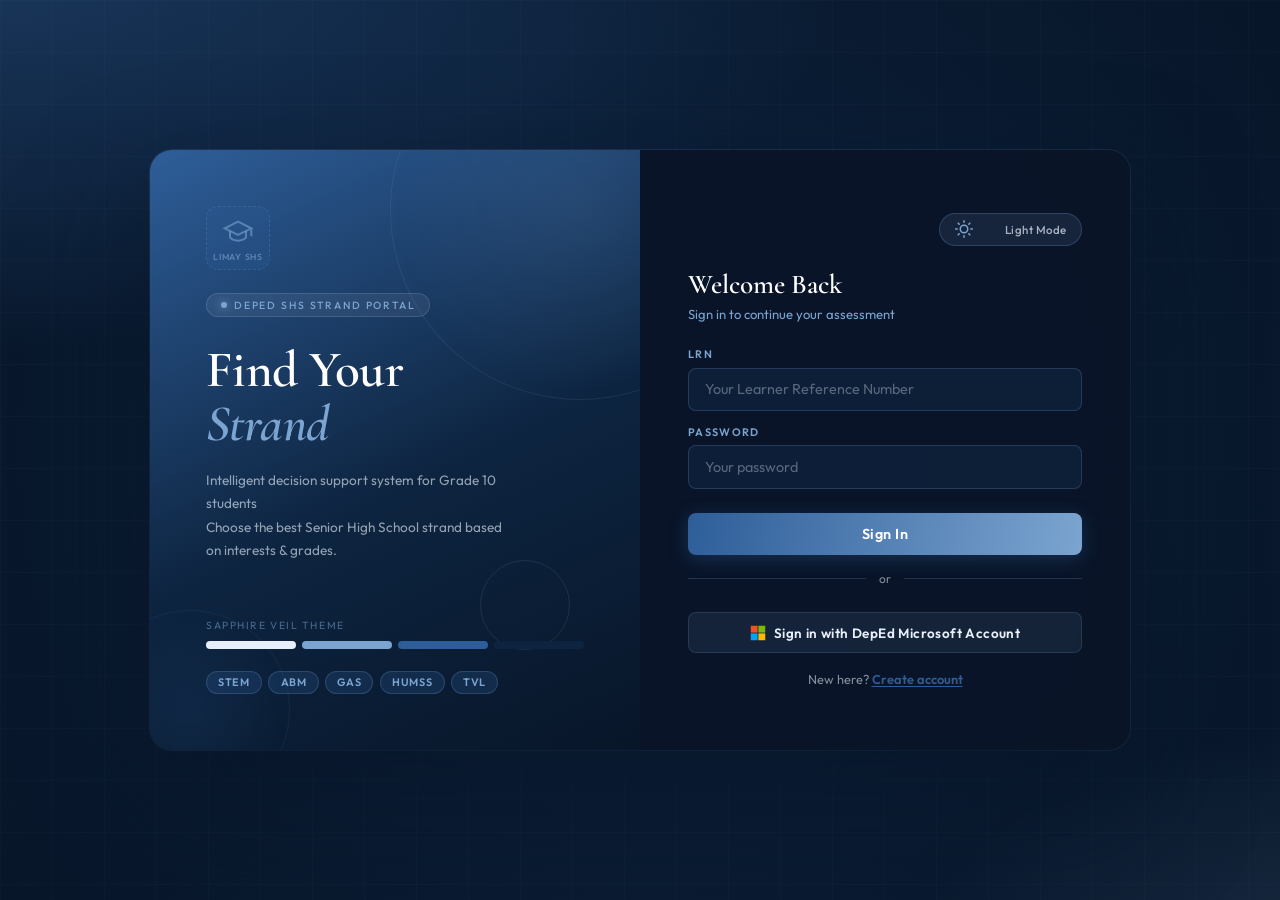
==== dashboard.html @ 66f67e21 "Add files via upload" ====
<!DOCTYPE html>
<html lang="en" data-theme="dark">
<head>
  <meta charset="UTF-8" />
  <meta name="viewport" content="width=device-width, initial-scale=1.0" />
  <title>SHS Strand Portal – Dashboard</title>
  <link rel="preconnect" href="https://fonts.googleapis.com" />
  <link href="https://fonts.googleapis.com/css2?family=Cormorant+Garamond:ital,wght@0,400;0,600;0,700;1,400;1,600&family=Outfit:wght@300;400;500;600&display=swap" rel="stylesheet" />
  <link rel="stylesheet" href="styles-app.css" />
  <link rel="icon" href="../img/Limay_Senior_High_School.png" type="image/png">

  <!-- SEO structured data for the school -->
  <script type="application/ld+json">
  {
    "@context": "https://schema.org",
    "@type": "Organization",
    "name": "Limay Senior High School",
    "url": "https://yourwebsite.com",
    "logo": "https://yourwebsite.com/../img/Limay_Senior_High_School.png"
  }
  </script>
</head>
<body>

  <!-- Decorative background grid overlay -->
  <div class="bg-grid"></div>

  <!-- Main app shell — only accessible after login -->
  <div id="systemApp" class="app-shell">

    <!-- Sidebar — navigation and user info -->
    <nav class="sidebar" id="sidebar">
      <div class="sidebar__brand">
        <!-- Logo with fallback emblem if no image is set -->
        <div class="sidebar__logo-wrap">
          <img
            src=""
            alt="School Logo"
            class="sidebar__logo"
            id="sidebarLogo"
            onerror="this.style.display='none'; document.getElementById('sidebarEmblem').style.display='flex';"
          />
          <div class="sidebar__emblem" id="sidebarEmblem" style="display:flex;">
            <span id="userAvatarInitial">S</span>
          </div>
        </div>
        <div class="sidebar__brand-text">
          <span class="sidebar__brand-name">SHS Portal</span>
          <span class="sidebar__brand-sub">DepEd SY 2025–2026</span>
        </div>
      </div>

      <div class="sidebar__section-label">Navigation</div>

      <!-- Nav items — each calls goTo() to switch the active section -->
      <div class="nav-item active" id="nav-dashboard" onclick="goTo('dashboard')">
        <span class="nav-item__icon">
          <svg width="15" height="15" viewBox="0 0 24 24" fill="none" stroke="currentColor" stroke-width="2"><rect x="3" y="3" width="7" height="7"/><rect x="14" y="3" width="7" height="7"/><rect x="3" y="14" width="7" height="7"/><rect x="14" y="14" width="7" height="7"/></svg>
        </span>
        Dashboard
      </div>
      <div class="nav-item" id="nav-quiz" onclick="goTo('quiz')">
        <span class="nav-item__icon">
          <svg width="15" height="15" viewBox="0 0 24 24" fill="none" stroke="currentColor" stroke-width="2"><path d="M9 11l3 3L22 4"/><path d="M21 12v7a2 2 0 01-2 2H5a2 2 0 01-2-2V5a2 2 0 012-2h11"/></svg>
        </span>
        Interest Quiz
      </div>
      <div class="nav-item" id="nav-grades" onclick="goTo('grades')">
        <span class="nav-item__icon">
          <svg width="15" height="15" viewBox="0 0 24 24" fill="none" stroke="currentColor" stroke-width="2"><path d="M4 19.5A2.5 2.5 0 016.5 17H20"/><path d="M6.5 2H20v20H6.5A2.5 2.5 0 014 19.5v-15A2.5 2.5 0 016.5 2z"/></svg>
        </span>
        Grade Input
      </div>
      <div class="nav-item" id="nav-results" onclick="goTo('results')">
        <span class="nav-item__icon">
          <svg width="15" height="15" viewBox="0 0 24 24" fill="none" stroke="currentColor" stroke-width="2"><circle cx="12" cy="8" r="6"/><path d="M15.477 12.89L17 22l-5-3-5 3 1.523-9.11"/></svg>
        </span>
        My Results
      </div>
      <div class="nav-item" id="nav-strands" onclick="goTo('strands')">
        <span class="nav-item__icon">
          <svg width="15" height="15" viewBox="0 0 24 24" fill="none" stroke="currentColor" stroke-width="2"><path d="M22 10v6M2 10l10-5 10 5-10 5z"/><path d="M6 12v5c3 3 9 3 12 0v-5"/></svg>
        </span>
        Strand Info
      </div>

      <!-- Sidebar footer — shows logged-in user info and logout button -->
      <div class="sidebar__footer">
        <div class="user-chip">
          <div class="user-chip__avatar" id="sidebarAvatar">S</div>
          <div class="user-chip__info">
            <span class="user-chip__name" id="sidebarUserName">Student</span>
            <span class="user-chip__role">Grade 10</span>
          </div>
          <button class="user-chip__logout" onclick="logout()" title="Logout">
            <svg width="14" height="14" viewBox="0 0 24 24" fill="none" stroke="currentColor" stroke-width="2"><path d="M9 21H5a2 2 0 01-2-2V5a2 2 0 012-2h4"/><polyline points="16 17 21 12 16 7"/><line x1="21" y1="12" x2="9" y2="12"/></svg>
          </button>
        </div>
      </div>
    </nav>

    <!-- Main content area — topbar + all page sections -->
    <div class="main-area">

      <!-- Topbar — page title, school logo, and theme toggle -->
      <header class="topbar">
        <div class="topbar__left">
          <!-- Hamburger button — only visible on mobile to open the sidebar -->
          <button class="topbar__menu-btn" id="menuBtn" onclick="toggleSidebar()">
            <svg width="18" height="18" viewBox="0 0 24 24" fill="none" stroke="currentColor" stroke-width="2"><line x1="3" y1="6" x2="21" y2="6"/><line x1="3" y1="12" x2="21" y2="12"/><line x1="3" y1="18" x2="21" y2="18"/></svg>
          </button>
          <h2 class="topbar__title" id="topbarTitle">Dashboard</h2>
          <span class="topbar__badge">SY 2025–2026</span>
        </div>

        <div class="topbar__right">
          <!-- Topbar school logo — hidden if src is empty -->
          <div class="topbar__school-logo-wrap">
            <img src="" alt="School Logo" class="topbar__school-logo" id="topbarLogo" onerror="this.style.display='none'" />
          </div>

          <!-- Theme toggle — switches dark/light mode -->
          <button class="theme-btn theme-btn--topbar" id="topbarThemeBtn" onclick="toggleTheme()" aria-label="Toggle theme" title="Toggle light/dark mode">
            <div class="theme-btn__track">
              <svg class="theme-icon theme-icon--sun" width="15" height="15" viewBox="0 0 24 24" fill="none" stroke="currentColor" stroke-width="2.5" stroke-linecap="round" stroke-linejoin="round">
                <circle cx="12" cy="12" r="5"/>
                <line x1="12" y1="1"  x2="12" y2="3"/>
                <line x1="12" y1="21" x2="12" y2="23"/>
                <line x1="4.22" y1="4.22"  x2="5.64" y2="5.64"/>
                <line x1="18.36" y1="18.36" x2="19.78" y2="19.78"/>
                <line x1="1" y1="12" x2="3" y2="12"/>
                <line x1="21" y1="12" x2="23" y2="12"/>
                <line x1="4.22" y1="19.78" x2="5.64" y2="18.36"/>
                <line x1="18.36" y1="5.64"  x2="19.78" y2="4.22"/>
              </svg>
              <svg class="theme-icon theme-icon--moon" width="15" height="15" viewBox="0 0 24 24" fill="none" stroke="currentColor" stroke-width="2.5" stroke-linecap="round" stroke-linejoin="round">
                <path d="M21 12.79A9 9 0 1111.21 3 7 7 0 0021 12.79z"/>
              </svg>
            </div>
            <span class="theme-btn__label" id="topbarThemeLabel">Light</span>
          </button>
        </div>
      </header>

      <!-- Scrollable content area — holds all page sections -->
      <div class="content-area">

        <!-- Dashboard section — welcome banner, progress ring, and stat cards -->
        <section class="section active" id="sec-dashboard">
          <div class="welcome-banner">
            <div class="welcome-banner__text">
              <h3 class="welcome-banner__title">Good day, <span id="welcomeName">Student</span>! 👋</h3>
              <p class="welcome-banner__desc">Complete your interest quiz and enter your grades to get your personalized SHS strand recommendation.</p>
              <button class="btn btn--primary btn--sm" onclick="goTo('quiz')" style="margin-top:1.25rem;">▶ Begin Assessment</button>
            </div>
            <!-- SVG circular progress ring — animated via JS stroke-dashoffset -->
            <div class="progress-ring-wrap">
              <svg class="progress-ring" viewBox="0 0 80 80">
                <circle class="progress-ring__track" cx="40" cy="40" r="33"/>
                <circle class="progress-ring__bar" cx="40" cy="40" r="33" id="progressBar"/>
              </svg>
              <div class="progress-ring__label">
                <span id="progressPct">0%</span>
                <span class="progress-ring__sub">done</span>
              </div>
            </div>
          </div>

          <!-- Stat cards — updated by updateDashboard() after quiz and grades -->
          <div class="stat-grid">
            <div class="stat-card">
              <div class="stat-card__icon">📝</div>
              <div class="stat-card__value" id="cardQuiz">—</div>
              <div class="stat-card__label">Assessment</div>
              <div class="stat-card__hint">Take the quiz first</div>
            </div>
            <div class="stat-card">
              <div class="stat-card__icon">📚</div>
              <div class="stat-card__value" id="cardGrades">—</div>
              <div class="stat-card__label">Grades</div>
              <div class="stat-card__hint">Then enter grades</div>
            </div>
            <div class="stat-card">
              <div class="stat-card__icon">🏆</div>
              <div class="stat-card__value" id="cardTopStrand" style="font-size:1.1rem;">—</div>
              <div class="stat-card__label">Top Strand</div>
              <div class="stat-card__hint">Your best match</div>
            </div>
          </div>
        </section>

        <!-- Quiz section — questions rendered dynamically by renderQuestions() -->
        <section class="section" id="sec-quiz">
          <div class="section-header">
            <h3 class="section-title">Interest Assessment Quiz</h3>
            <p class="section-desc">Select how much each statement applies to you. Answer honestly for the best recommendation.</p>
          </div>
          <!-- Step progress bar — shows current step in the assessment flow -->
          <div class="step-bar">
            <div class="step-bar__item step-bar__item--active"><span>1</span> Assessment</div>
            <div class="step-bar__line"></div>
            <div class="step-bar__item" id="stepGrades"><span>2</span> Grades</div>
            <div class="step-bar__line"></div>
            <div class="step-bar__item" id="stepResults"><span>3</span> Results</div>
          </div>
          <!-- Quiz cards injected here by renderQuestions() -->
          <div id="questionsContainer"></div>
          <button class="btn btn--primary" onclick="submitQuiz()" style="margin-top:1.5rem;">Continue to Grades →</button>
        </section>

        <!-- Grades section — student inputs their Grade 10 subject grades -->
        <section class="section" id="sec-grades">
          <div class="section-header">
            <h3 class="section-title">Enter Your Final Grades</h3>
            <p class="section-desc">Input your Grade 10 final grades (0–100) in core subjects.</p>
          </div>
          <div class="step-bar">
            <div class="step-bar__item step-bar__item--done"><span>✓</span> Assessment</div>
            <div class="step-bar__line step-bar__line--done"></div>
            <div class="step-bar__item step-bar__item--active"><span>2</span> Grades</div>
            <div class="step-bar__line"></div>
            <div class="step-bar__item"><span>3</span> Results</div>
          </div>
          <div class="grades-grid">
            <div class="grade-field">
              <label class="grade-field__label">Mathematics</label>
              <input class="grade-field__input" type="number" id="mathGrade" min="0" max="100" placeholder="e.g. 90" />
            </div>
            <div class="grade-field">
              <label class="grade-field__label">Science</label>
              <input class="grade-field__input" type="number" id="sciGrade" min="0" max="100" placeholder="e.g. 88" />
            </div>
            <div class="grade-field">
              <label class="grade-field__label">English</label>
              <input class="grade-field__input" type="number" id="engGrade" min="0" max="100" placeholder="e.g. 85" />
            </div>
            <div class="grade-field">
              <label class="grade-field__label">Filipino</label>
              <input class="grade-field__input" type="number" id="filGrade" min="0" max="100" placeholder="e.g. 87" />
            </div>
            <div class="grade-field">
              <label class="grade-field__label">Araling Panlipunan</label>
              <input class="grade-field__input" type="number" id="apGrade" min="0" max="100" placeholder="e.g. 83" />
            </div>
            <div class="grade-field">
              <label class="grade-field__label">TLE / EPP</label>
              <input class="grade-field__input" type="number" id="tleGrade" min="0" max="100" placeholder="e.g. 92" />
            </div>
          </div>
          <button class="btn btn--primary" onclick="submitGrades()">Calculate My Results →</button>
        </section>

        <!-- Results section — top 3 strand recommendations shown as a podium -->
        <section class="section" id="sec-results">
          <div class="section-header">
            <h3 class="section-title">Your Strand Recommendations</h3>
            <p class="section-desc">Based on your interests and academic performance — your personalized top 3 SHS strands.</p>
          </div>
          <div class="step-bar">
            <div class="step-bar__item step-bar__item--done"><span>✓</span> Assessment</div>
            <div class="step-bar__line step-bar__line--done"></div>
            <div class="step-bar__item step-bar__item--done"><span>✓</span> Grades</div>
            <div class="step-bar__line step-bar__line--done"></div>
            <div class="step-bar__item step-bar__item--active"><span>3</span> Results</div>
          </div>
          <!-- Podium cards injected here by renderResults() -->
          <div class="podium" id="resultPodium"></div>
          <button class="btn btn--primary" onclick="exportPDF()">
            <svg width="14" height="14" viewBox="0 0 24 24" fill="none" stroke="currentColor" stroke-width="2" style="margin-right:6px"><path d="M21 15v4a2 2 0 01-2 2H5a2 2 0 01-2-2v-4"/><polyline points="7 10 12 15 17 10"/><line x1="12" y1="15" x2="12" y2="3"/></svg>
            Export as PDF
          </button>
        </section>

        <!-- Strand info section — cards for each strand rendered by renderStrandInfo() -->
        <section class="section" id="sec-strands">
          <div class="section-header">
            <h3 class="section-title">Strand Information Hub</h3>
            <p class="section-desc">Explore each SHS strand — career paths, descriptions, and college programs.</p>
          </div>
          <div class="strand-info-grid" id="strandInfoGrid"></div>
        </section>

      </div>
    </div>
  </div>

  <!-- Toast notification — JS shows/hides this for feedback messages -->
  <div class="toast" id="toast"></div>

  <script src="script-app.js"></script>
</body>
</html>
---- styles-app.css ----
/* ══════════════════════════════════════════════════════
   GLOBAL — Disable text selection & copying
══════════════════════════════════════════════════════ */
* {
  -webkit-user-select: none;
  -moz-user-select: none;
  -ms-user-select: none;
  user-select: none;
}
input, textarea {
  -webkit-user-select: text;
  -moz-user-select: text;
  -ms-user-select: text;
  user-select: text;
}

/* ══════════════════════════════════════════════════════
   THEME TOKENS  —  Dark Mode (default)
══════════════════════════════════════════════════════ */
:root,
[data-theme="dark"] {
  /* Palette */
  --c-mist:     #E7F0FA;
  --c-sky:      #7BA4D0;
  --c-sapphire: #2E5E99;
  --c-deep:     #0D2440;
  --c-ink:      #081629;
  --c-white:    #ffffff;

  /* Surfaces */
  --bg-body:       var(--c-ink);
  --bg-sidebar:    linear-gradient(180deg, rgba(46,94,153,0.22) 0%, rgba(13,36,64,0.58) 100%);
  --bg-topbar:     rgba(13, 36, 64, 0.48);
  --bg-card:       rgba(46, 94, 153, 0.13);
  --bg-input:      rgba(46, 94, 153, 0.14);
  --bg-nav-active: rgba(123, 164, 208, 0.18);
  --bg-nav-hover:  rgba(123, 164, 208, 0.10);
  --bg-welcome:    linear-gradient(125deg, rgba(46,94,153,0.38) 0%, rgba(13,36,64,0.30) 100%);
  --bg-stat:       rgba(46, 94, 153, 0.13);
  --bg-quiz-card:  rgba(46, 94, 153, 0.13);
  --bg-option:     rgba(13, 36, 64, 0.55);
  --bg-toast:      rgba(46, 94, 153, 0.92);
  --bg-user-chip:  rgba(13, 36, 64, 0.55);

  /* Borders */
  --border-card:    rgba(123, 164, 208, 0.17);
  --border-input:   rgba(123, 164, 208, 0.22);
  --border-sidebar: rgba(123, 164, 208, 0.14);
  --border-topbar:  rgba(123, 164, 208, 0.11);
  --border-nav:     rgba(123, 164, 208, 0.18);

  /* Text */
  --text-primary: var(--c-white);
  --text-body:    var(--c-mist);
  --text-muted:   rgba(231, 240, 250, 0.55);
  --text-faint:   rgba(231, 240, 250, 0.35);
  --text-label:   var(--c-sky);
  --text-hint:    rgba(123, 164, 208, 0.65);

  /* Body bg layers */
  --body-bg-layer1: radial-gradient(ellipse 130% 80% at -5% -5%,  rgba(46,94,153,0.48) 0%, transparent 55%);
  --body-bg-layer2: radial-gradient(ellipse 80%  60% at 110% 110%, rgba(123,164,208,0.18) 0%, transparent 50%);
  --body-bg-layer3: radial-gradient(ellipse 60%  90% at 50%  50%,  rgba(13,36,64,0.85) 0%, transparent 100%);
  --grid-line:      rgba(123, 164, 208, 0.028);

  /* Theme toggle */
  --theme-icon-active: var(--c-sky);
  --theme-btn-bg:      rgba(123, 164, 208, 0.12);
  --theme-btn-border:  rgba(123, 164, 208, 0.25);
  --theme-btn-text:    rgba(231, 240, 250, 0.7);

  /* Podium cards */
  --podium-1-bg: linear-gradient(140deg, rgba(46,94,153,0.48), rgba(13,36,64,0.55));
  --podium-1-b:  rgba(123, 164, 208, 0.38);
  --podium-2-bg: rgba(46, 94, 153, 0.18);
  --podium-2-b:  rgba(123, 164, 208, 0.20);
  --podium-3-bg: rgba(13, 36, 64, 0.42);
  --podium-3-b:  rgba(123, 164, 208, 0.10);

  /* Scrollbar */
  --scrollbar-thumb: rgba(123, 164, 208, 0.28);
}

/* ══════════════════════════════════════════════════════
   THEME TOKENS  —  Light Mode
══════════════════════════════════════════════════════ */
[data-theme="light"] {
  --bg-body:       #EEF4FB;
  --bg-sidebar:    linear-gradient(180deg, #D4E6F5 0%, #C0D9EE 100%);
  --bg-topbar:     rgba(255,255,255,0.88);
  --bg-card:       rgba(255, 255, 255, 0.80);
  --bg-input:      rgba(255, 255, 255, 0.9);
  --bg-nav-active: rgba(46, 94, 153, 0.12);
  --bg-nav-hover:  rgba(46, 94, 153, 0.07);
  --bg-welcome:    linear-gradient(125deg, rgba(123,164,208,0.22) 0%, rgba(231,240,250,0.60) 100%);
  --bg-stat:       rgba(255, 255, 255, 0.82);
  --bg-quiz-card:  rgba(255, 255, 255, 0.82);
  --bg-option:     rgba(231, 240, 250, 0.70);
  --bg-toast:      rgba(46, 94, 153, 0.95);
  --bg-user-chip:  rgba(231, 240, 250, 0.75);

  /* Borders */
  --border-card:    rgba(46, 94, 153, 0.15);
  --border-input:   rgba(46, 94, 153, 0.30);
  --border-sidebar: rgba(46, 94, 153, 0.18);
  --border-topbar:  rgba(46, 94, 153, 0.12);
  --border-nav:     rgba(46, 94, 153, 0.16);

  /* Text */
  --text-primary: #0D2440;
  --text-body:    #1a3a5c;
  --text-muted:   rgba(13, 36, 64, 0.60);
  --text-faint:   rgba(13, 36, 64, 0.38);
  --text-label:   #2E5E99;
  --text-hint:    rgba(46, 94, 153, 0.70);

  /* Body bg layers */
  --body-bg-layer1: radial-gradient(ellipse 130% 80% at -5% -5%,  rgba(123,164,208,0.22) 0%, transparent 55%);
  --body-bg-layer2: radial-gradient(ellipse 80%  60% at 110% 110%, rgba(46,94,153,0.10) 0%, transparent 50%);
  --body-bg-layer3: radial-gradient(ellipse 60%  90% at 50%  50%,  rgba(231,240,250,0.90) 0%, transparent 100%);
  --grid-line:      rgba(46, 94, 153, 0.04);

  /* Theme toggle */
  --theme-icon-active: #2E5E99;
  --theme-btn-bg:      rgba(46, 94, 153, 0.10);
  --theme-btn-border:  rgba(46, 94, 153, 0.22);
  --theme-btn-text:    #2E5E99;

  /* Podium cards */
  --podium-1-bg: linear-gradient(140deg, rgba(46,94,153,0.18), rgba(231,240,250,0.70));
  --podium-1-b:  rgba(46, 94, 153, 0.40);
  --podium-2-bg: rgba(255, 255, 255, 0.78);
  --podium-2-b:  rgba(46, 94, 153, 0.20);
  --podium-3-bg: rgba(231, 240, 250, 0.60);
  --podium-3-b:  rgba(46, 94, 153, 0.12);

  /* Scrollbar */
  --scrollbar-thumb: rgba(46, 94, 153, 0.25);
}

/* ══════════════════════════════════════════════════════
   RESET
══════════════════════════════════════════════════════ */
*, *::before, *::after { box-sizing: border-box; margin: 0; padding: 0; }
html { scroll-behavior: smooth; }

body {
  font-family: var(--font-body);
  background: var(--bg-body);
  color: var(--text-body);
  min-height: 100vh;
  overflow-x: hidden;
  -webkit-font-smoothing: antialiased;
  transition: background 0.4s ease, color 0.4s ease;
}

/* ── TYPOGRAPHY VARS ── */
:root {
  --font-display: 'Cormorant Garamond', Georgia, serif;
  --font-body:    'Outfit', system-ui, sans-serif;
  --r-sm:  8px;
  --r-md:  14px;
  --r-lg:  22px;
  --ease:  cubic-bezier(0.4, 0, 0.2, 1);
  --t:     0.22s;
}

/* ── ATMOSPHERIC BACKGROUND ── */
body::before {
  content: '';
  position: fixed; inset: 0; z-index: 0;
  background:
    var(--body-bg-layer1),
    var(--body-bg-layer2),
    var(--body-bg-layer3),
    var(--bg-body);
  pointer-events: none;
  transition: background 0.4s ease;
}

/* ── GRID TEXTURE ── */
.bg-grid {
  position: fixed; inset: 0; z-index: 0;
  background-image:
    linear-gradient(var(--grid-line) 1px, transparent 1px),
    linear-gradient(90deg, var(--grid-line) 1px, transparent 1px);
  background-size: 52px 52px;
  pointer-events: none;
  transition: opacity 0.4s;
}

/* ══════════════════════════════════════════════════════
   THEME TRANSITION
══════════════════════════════════════════════════════ */
.sidebar, .topbar, .stat-card,
.quiz-card, .grade-field__input,
.podium-card, .strand-info-card, .welcome-banner,
.nav-item, .user-chip, .toast {
  transition:
    background 0.35s ease,
    border-color 0.35s ease,
    color 0.35s ease,
    box-shadow 0.35s ease;
}

/* ══════════════════════════════════════════════════════
   THEME TOGGLE BUTTON
══════════════════════════════════════════════════════ */
.theme-btn {
  display: inline-flex;
  align-items: center;
  gap: 0.45rem;
  padding: 0.38rem 0.90rem;
  background: var(--theme-btn-bg);
  border: 1px solid var(--theme-btn-border);
  border-radius: 100px;
  cursor: pointer;
  color: var(--theme-btn-text);
  font-family: var(--font-body);
  font-size: 0.72rem;
  font-weight: 500;
  letter-spacing: 0.04em;
  transition:
    background var(--t) var(--ease),
    border-color var(--t) var(--ease),
    transform var(--t) var(--ease);
  width: auto;
  position: relative;
  overflow: hidden;
}
.theme-btn:hover {
  transform: translateY(-1px);
  background: var(--theme-btn-border);
}

/* Icon container with animated swap */
.theme-btn__track {
  position: relative;
  width: 15px; height: 15px;
  flex-shrink: 0;
}
.theme-icon {
  position: absolute;
  top: 0; left: 0;
  transition: opacity 0.3s ease, transform 0.4s cubic-bezier(0.4, 0, 0.2, 1);
  color: var(--theme-icon-active);
}

/* DARK MODE: show sun, hide moon */
[data-theme="dark"]  .theme-icon--sun  { opacity: 1; transform: rotate(0deg)   scale(1); }
[data-theme="dark"]  .theme-icon--moon { opacity: 0; transform: rotate(90deg)  scale(0.5); }

/* LIGHT MODE: show moon, hide sun */
[data-theme="light"] .theme-icon--sun  { opacity: 0; transform: rotate(-90deg) scale(0.5); }
[data-theme="light"] .theme-icon--moon { opacity: 1; transform: rotate(0deg)   scale(1); }

.theme-btn__label {
  font-size: 0.72rem;
  font-weight: 500;
  transition: color var(--t);
}

/* ── TOPBAR-SPECIFIC THEME BTN ── */
.theme-btn--topbar { padding: 0.35rem 0.7rem; }

/* ══════════════════════════════════════════════════════
   SIDEBAR LOGO SLOTS
══════════════════════════════════════════════════════ */
.sidebar__logo-wrap {
  width: 42px; height: 42px;
  flex-shrink: 0;
  position: relative;
}
.sidebar__logo {
  width: 42px; height: 42px;
  object-fit: contain;
  border-radius: 10px;
  display: block;
}
.sidebar__emblem {
  width: 42px; height: 42px;
  background: linear-gradient(135deg, var(--c-sapphire), var(--c-sky));
  border-radius: 12px;
  display: flex; align-items: center; justify-content: center;
  font-family: var(--font-display);
  font-size: 1.3rem; font-weight: 700; color: var(--c-white);
  box-shadow: 0 4px 14px rgba(46, 94, 153, 0.45);
}

/* ── TOPBAR LOGO ── */
.topbar__school-logo-wrap {
  display: flex;
  align-items: center;
}
.topbar__school-logo {
  height: 32px; width: auto; max-width: 80px;
  object-fit: contain; border-radius: 6px; display: block;
}
.topbar__school-logo[src=""] { display: none; }

/* ══════════════════════════════════════════════════════
   APP SHELL
══════════════════════════════════════════════════════ */
.app-shell {
  position: relative; z-index: 2;
  display: flex; min-height: 100vh;
}

/* ── TOPBAR ── */
.topbar {
  background: var(--bg-topbar);
  backdrop-filter: blur(18px);
  border-bottom: 1px solid var(--border-topbar);
  padding: 0.85rem 2rem;
  display: flex; align-items: center; justify-content: space-between;
  position: sticky; top: 0; z-index: 20;
}
.topbar__left  { display: flex; align-items: center; gap: 0.8rem; }
.topbar__right { display: flex; align-items: center; gap: 0.9rem; }
.topbar__menu-btn {
  background: none; border: none; cursor: pointer;
  color: var(--c-sapphire); padding: 4px; border-radius: 6px;
  display: none; align-items: center; width: auto;
  transition: background var(--t);
}
.topbar__menu-btn:hover { background: var(--bg-nav-hover); }
.topbar__title {
  font-family: var(--font-display); font-size: 1.25rem;
  font-weight: 600; color: var(--text-primary);
}
.topbar__badge {
  background: linear-gradient(90deg, var(--c-sapphire), var(--c-sky));
  color: #fff; font-size: 0.62rem; font-weight: 600;
  letter-spacing: 0.1em; text-transform: uppercase;
  padding: 0.24rem 0.68rem; border-radius: 100px;
}

/* ── SIDEBAR ── */
.sidebar {
  width: 258px; flex-shrink: 0;
  background: var(--bg-sidebar);
  backdrop-filter: blur(22px);
  border-right: 1px solid var(--border-sidebar);
  padding: 1.8rem 1.4rem;
  display: flex; flex-direction: column;
  position: sticky; top: 0; height: 100vh;
  transition: transform 0.35s var(--ease), background 0.35s ease, border-color 0.35s ease;
}
.sidebar__brand {
  display: flex; align-items: center; gap: 0.85rem;
  padding-bottom: 1.6rem;
  border-bottom: 1px solid var(--border-sidebar);
  margin-bottom: 1.6rem;
}
.sidebar__brand-name {
  display: block; font-weight: 600; font-size: 0.9rem;
  color: var(--text-primary);
}
.sidebar__brand-sub {
  display: block; font-size: 0.65rem; color: var(--text-hint);
  letter-spacing: 0.06em; margin-top: 0.1rem;
}
.sidebar__section-label {
  font-size: 0.62rem; letter-spacing: 0.17em; text-transform: uppercase;
  color: var(--text-hint); margin-bottom: 0.7rem; padding-left: 0.4rem;
}

/* ── NAV ITEMS ── */
.nav-item {
  display: flex; align-items: center; gap: 0.7rem;
  padding: 0.7rem 0.9rem; border-radius: 10px;
  cursor: pointer; margin-bottom: 0.28rem;
  color: var(--text-muted); font-size: 0.86rem; font-weight: 500;
  border: 1px solid transparent;
  transition: all var(--t) var(--ease); user-select: none;
}
.nav-item:hover {
  background: var(--bg-nav-hover);
  border-color: var(--border-nav); color: var(--text-primary);
}
.nav-item.active {
  background: var(--bg-nav-active);
  border-color: var(--border-nav); color: var(--c-sapphire);
}
[data-theme="dark"]  .nav-item.active  { color: var(--c-sky); }
.nav-item__icon {
  width: 28px; height: 28px;
  background: rgba(46,94,153,0.22);
  border-radius: 7px; display: flex;
  align-items: center; justify-content: center; flex-shrink: 0;
}
[data-theme="light"] .nav-item__icon { background: rgba(46,94,153,0.10); }

/* ── SIDEBAR FOOTER / USER CHIP ── */
.sidebar__footer {
  margin-top: auto; padding-top: 1.4rem;
  border-top: 1px solid var(--border-sidebar);
}
.user-chip {
  display: flex; align-items: center; gap: 0.7rem;
  padding: 0.6rem 0.75rem;
  background: var(--bg-user-chip);
  border: 1px solid var(--border-sidebar); border-radius: 10px;
}
.user-chip__avatar {
  width: 32px; height: 32px;
  background: linear-gradient(135deg, var(--c-sapphire), #5b90cc);
  border-radius: 50%; display: flex; align-items: center; justify-content: center;
  font-size: 0.78rem; font-weight: 700; color: #fff; flex-shrink: 0;
}
.user-chip__info { flex: 1; min-width: 0; }
.user-chip__name {
  display: block; font-size: 0.78rem; font-weight: 600;
  color: var(--text-primary); white-space: nowrap; overflow: hidden; text-overflow: ellipsis;
}
.user-chip__role { display: block; font-size: 0.64rem; color: var(--text-label); }
.user-chip__logout {
  background: none; border: none; cursor: pointer;
  color: var(--text-faint); padding: 4px; border-radius: 6px;
  display: flex; align-items: center; transition: color var(--t); width: auto;
}
.user-chip__logout:hover { color: var(--c-sapphire); background: none; }

/* ══════════════════════════════════════════════════════
   MAIN AREA & CONTENT
══════════════════════════════════════════════════════ */
.main-area { flex: 1; display: flex; flex-direction: column; min-width: 0; }
.content-area { flex: 1; padding: 2rem; overflow-y: auto; }

.section {
  display: none;
  animation: sectionIn 0.38s cubic-bezier(0.16, 1, 0.3, 1) both;
}
.section.active { display: block; }

@keyframes sectionIn {
  from { opacity: 0; transform: translateY(18px); }
  to   { opacity: 1; transform: translateY(0); }
}

.section-header { margin-bottom: 1.8rem; }
.section-title {
  font-family: var(--font-display); font-size: 1.55rem;
  font-weight: 600; color: var(--text-primary); margin-bottom: 0.35rem;
}
.section-desc { font-size: 0.84rem; color: var(--text-muted); line-height: 1.7; }

/* ── STEP BAR ── */
.step-bar { display: flex; align-items: center; margin-bottom: 2rem; }
.step-bar__item {
  display: flex; align-items: center; gap: 0.42rem;
  font-size: 0.76rem; font-weight: 500;
  color: var(--text-faint); white-space: nowrap;
}
.step-bar__item span {
  width: 24px; height: 24px; border-radius: 50%;
  border: 2px solid var(--border-input);
  display: flex; align-items: center; justify-content: center;
  font-size: 0.66rem; font-weight: 700;
  color: var(--text-faint); transition: all 0.3s;
}
.step-bar__item--active { color: var(--text-body); }
.step-bar__item--active span { background: var(--c-sky); border-color: var(--c-sky); color: #fff; }
.step-bar__item--done { color: var(--text-body); }
.step-bar__item--done span { background: var(--c-sapphire); border-color: var(--c-sapphire); color: #fff; }
.step-bar__line { flex: 1; height: 1px; background: var(--border-input); margin: 0 0.5rem; min-width: 18px; }
.step-bar__line--done { background: var(--c-sapphire); }

/* ══════════════════════════════════════════════════════
   BUTTONS
══════════════════════════════════════════════════════ */
.btn {
  display: inline-flex; align-items: center; justify-content: center;
  padding: 0.78rem 1.6rem; border: none; border-radius: var(--r-sm);
  font-family: var(--font-body); font-size: 0.9rem; font-weight: 600;
  cursor: pointer; letter-spacing: 0.03em;
  transition: opacity var(--t), transform var(--t) var(--ease);
}
.btn--primary {
  background: linear-gradient(100deg, var(--c-sapphire), var(--c-sky));
  color: #fff; box-shadow: 0 4px 18px rgba(46,94,153,0.38);
  width: 100%; margin-top: 0.6rem;
}
.btn--primary:hover  { opacity: 0.88; transform: translateY(-1px); }
.btn--primary:active { transform: translateY(0); opacity: 1; }
.btn--sm { padding: 0.6rem 1.3rem; font-size: 0.84rem; width: auto; }

/* ══════════════════════════════════════════════════════
   DASHBOARD
══════════════════════════════════════════════════════ */
.welcome-banner {
  background: var(--bg-welcome);
  border: 1px solid var(--border-card);
  border-radius: var(--r-lg); padding: 2rem 2.4rem;
  margin-bottom: 2rem;
  display: flex; align-items: center; justify-content: space-between; gap: 2rem;
  position: relative; overflow: hidden;
}
.welcome-banner::before {
  content: ''; position: absolute; right: -50px; top: -50px;
  width: 220px; height: 220px; border-radius: 50%;
  background: rgba(123,164,208,0.06); border: 1px solid rgba(123,164,208,0.10);
  pointer-events: none;
}
.welcome-banner__title {
  font-family: var(--font-display); font-size: 1.65rem;
  font-weight: 600; color: var(--text-primary); margin-bottom: 0.4rem;
}
.welcome-banner__desc {
  font-size: 0.84rem; color: var(--text-muted); line-height: 1.7; max-width: 420px;
}

/* ── PROGRESS RING ── */
.progress-ring-wrap { flex-shrink: 0; width: 84px; height: 84px; position: relative; }
.progress-ring { width: 84px; height: 84px; transform: rotate(-90deg); }
.progress-ring__track { fill: none; stroke: var(--border-card); stroke-width: 6; }
.progress-ring__bar {
  fill: none; stroke: var(--c-sky); stroke-width: 6;
  stroke-dasharray: 207; stroke-dashoffset: 207; stroke-linecap: round;
  transition: stroke-dashoffset 0.9s var(--ease);
}
.progress-ring__label {
  position: absolute; inset: 0;
  display: flex; flex-direction: column; align-items: center; justify-content: center;
}
.progress-ring__label span:first-child { font-size: 1rem; font-weight: 700; color: var(--text-primary); }
.progress-ring__sub {
  font-size: 0.52rem; color: var(--text-label); letter-spacing: 0.1em; text-transform: uppercase;
}

/* ── STAT CARDS ── */
.stat-grid {
  display: grid; grid-template-columns: repeat(auto-fit, minmax(195px, 1fr));
  gap: 1.2rem; margin-bottom: 1.5rem;
}
.stat-card {
  background: var(--bg-stat);
  border: 1px solid var(--border-card); border-radius: var(--r-md); padding: 1.4rem;
  transition: transform var(--t) var(--ease), border-color var(--t), background var(--t), box-shadow var(--t);
  cursor: default;
}
.stat-card:hover { transform: translateY(-3px); border-color: var(--c-sky); box-shadow: 0 8px 24px rgba(46,94,153,0.12); }
[data-theme="light"] .stat-card { box-shadow: 0 2px 12px rgba(46,94,153,0.07); }
.stat-card__icon {
  font-size: 1.3rem; width: 40px; height: 40px;
  background: rgba(46,94,153,0.18); border: 1px solid var(--border-card);
  border-radius: 10px; display: flex; align-items: center; justify-content: center;
  margin-bottom: 1rem;
}
.stat-card__value {
  font-family: var(--font-display); font-size: 1.9rem; font-weight: 700;
  color: var(--text-primary); line-height: 1;
}
.stat-card__label { font-size: 0.76rem; color: var(--text-muted); margin-top: 0.3rem; }
.stat-card__hint  { font-size: 0.68rem; color: var(--text-hint); margin-top: 0.5rem; }

/* ══════════════════════════════════════════════════════
   QUIZ
══════════════════════════════════════════════════════ */
.quiz-card {
  background: var(--bg-quiz-card);
  border: 1px solid var(--border-card); border-radius: var(--r-md);
  padding: 1.5rem; margin-bottom: 0.9rem;
}
.quiz-card:hover { border-color: var(--c-sky); }
[data-theme="light"] .quiz-card { box-shadow: 0 1px 8px rgba(46,94,153,0.06); }
.quiz-question {
  display: flex; align-items: flex-start; gap: 0.6rem;
  font-size: 0.93rem; color: var(--text-body); font-weight: 500;
  line-height: 1.55; margin-bottom: 0.9rem;
}
.quiz-num {
  display: inline-flex; width: 24px; height: 24px; flex-shrink: 0;
  background: rgba(46,94,153,0.25); border-radius: 6px;
  align-items: center; justify-content: center;
  font-size: 0.68rem; color: var(--c-sapphire); font-weight: 700;
}
.quiz-options { display: flex; gap: 0.5rem; flex-wrap: wrap; }
.quiz-option {
  flex: 1; min-width: 78px; padding: 0.5rem 0.6rem; text-align: center;
  background: var(--bg-option);
  border: 1px solid var(--border-card); border-radius: 8px;
  color: var(--text-muted); font-size: 0.78rem;
  font-family: var(--font-body); cursor: pointer;
  transition: all var(--t) var(--ease);
}
.quiz-option:hover { border-color: var(--c-sky); color: var(--text-primary); }
.quiz-option.selected {
  background: rgba(46,94,153,0.22); border-color: var(--c-sapphire);
  color: var(--text-primary); font-weight: 600;
}

/* ══════════════════════════════════════════════════════
   GRADES
══════════════════════════════════════════════════════ */
.grades-grid {
  display: grid; grid-template-columns: repeat(auto-fill, minmax(175px, 1fr));
  gap: 1rem; margin-bottom: 1.5rem;
}
.grade-field { display: flex; flex-direction: column; }
.grade-field__label {
  font-size: 0.68rem; text-transform: uppercase; letter-spacing: 0.11em;
  color: var(--text-label); font-weight: 600; margin-bottom: 0.45rem;
}
.grade-field__input {
  padding: 0.72rem 1rem;
  background: var(--bg-input); border: 1px solid var(--border-input);
  border-radius: var(--r-sm); color: var(--text-primary);
  font-family: var(--font-body); font-size: 1rem; font-weight: 600; outline: none;
}
.grade-field__input:focus { border-color: var(--c-sky); }

/* ══════════════════════════════════════════════════════
   RESULTS PODIUM
══════════════════════════════════════════════════════ */
.podium {
  display: grid; grid-template-columns: repeat(3, 1fr);
  gap: 1rem; margin: 1.5rem 0 2rem;
}
.podium-card {
  border-radius: var(--r-md); padding: 1.6rem 1.2rem;
  text-align: center; border: 1px solid; position: relative; overflow: hidden;
  transition: transform var(--t) var(--ease), background 0.35s, box-shadow 0.35s;
}
.podium-card:hover { transform: translateY(-4px); box-shadow: 0 12px 30px rgba(46,94,153,0.18); }
.podium-card.rank-1 { background: var(--podium-1-bg); border-color: var(--podium-1-b); }
.podium-card.rank-2 { background: var(--podium-2-bg); border-color: var(--podium-2-b); }
.podium-card.rank-3 { background: var(--podium-3-bg); border-color: var(--podium-3-b); }
.podium-badge {
  width: 36px; height: 36px; border-radius: 50%;
  margin: 0 auto 0.9rem;
  display: flex; align-items: center; justify-content: center;
  font-family: var(--font-display); font-size: 1rem; font-weight: 700;
}
.rank-1 .podium-badge { background: linear-gradient(135deg,#f0c060,#e09020); color:#1a1000; }
.rank-2 .podium-badge { background: rgba(123,164,208,0.38); color: var(--text-body); }
.rank-3 .podium-badge { background: rgba(123,164,208,0.16); color: var(--c-sapphire); }
.podium-emoji       { font-size: 1.5rem; margin-bottom: 0.5rem; }
.podium-strand-key  { font-family: var(--font-display); font-size: 1.2rem; font-weight: 700; color: var(--text-primary); margin-bottom: 0.25rem; }
.podium-rank-label  { font-size: 0.65rem; text-transform: uppercase; letter-spacing: 0.1em; color: var(--text-label); font-weight: 600; margin-bottom: 0.5rem; }
.podium-strand-name { font-size: 0.74rem; color: var(--text-muted); line-height: 1.55; }

/* ══════════════════════════════════════════════════════
   STRAND INFO
══════════════════════════════════════════════════════ */
.strand-info-grid {
  display: grid; grid-template-columns: repeat(auto-fill, minmax(280px, 1fr));
  gap: 1.2rem;
}
.strand-info-card {
  background: var(--bg-card);
  border: 1px solid var(--border-card); border-radius: var(--r-md); padding: 1.6rem;
  transition: transform var(--t) var(--ease), border-color var(--t), background 0.35s, box-shadow var(--t);
}
.strand-info-card:hover { transform: translateY(-3px); border-color: var(--c-sky); box-shadow: 0 8px 24px rgba(46,94,153,0.12); }
[data-theme="light"] .strand-info-card { box-shadow: 0 2px 12px rgba(46,94,153,0.07); }
.strand-info-card__head { display: flex; align-items: center; gap: 0.9rem; margin-bottom: 0.9rem; }
.strand-info-card__icon {
  font-size: 1.4rem; width: 46px; height: 46px;
  background: rgba(46,94,153,0.18); border: 1px solid var(--border-card);
  border-radius: 12px; display: flex; align-items: center; justify-content: center; flex-shrink: 0;
}
.strand-info-card__key  { font-family: var(--font-display); font-size: 1.1rem; font-weight: 700; color: var(--text-primary); }
.strand-info-card__name { font-size: 0.74rem; color: var(--text-label); margin-top: 0.1rem; }
.strand-info-card__desc { font-size: 0.82rem; color: var(--text-muted); line-height: 1.68; margin-bottom: 1rem; }
.strand-career-label {
  font-size: 0.65rem; text-transform: uppercase; letter-spacing: 0.12em;
  color: var(--text-label); font-weight: 600; margin-bottom: 0.5rem;
}
.strand-career-pills { display: flex; flex-wrap: wrap; gap: 0.38rem; }
.career-pill {
  padding: 0.2rem 0.58rem;
  background: rgba(46,94,153,0.12); border: 1px solid var(--border-card);
  border-radius: 100px; font-size: 0.7rem; color: var(--text-body);
}

/* ══════════════════════════════════════════════════════
   TOAST
══════════════════════════════════════════════════════ */
.toast {
  position: fixed; bottom: 2rem; right: 2rem; z-index: 999;
  background: var(--bg-toast); backdrop-filter: blur(14px);
  border: 1px solid rgba(123,164,208,0.30);
  color: #fff; padding: 0.8rem 1.3rem; border-radius: 12px;
  font-size: 0.84rem; font-family: var(--font-body);
  box-shadow: 0 8px 28px rgba(8,22,41,0.4);
  transform: translateY(20px); opacity: 0;
  transition: all 0.3s var(--ease); pointer-events: none; max-width: 320px;
}
.toast.show { transform: translateY(0); opacity: 1; }

/* ══════════════════════════════════════════════════════
   SCROLLBAR
══════════════════════════════════════════════════════ */
::-webkit-scrollbar { width: 5px; }
::-webkit-scrollbar-track { background: transparent; }
::-webkit-scrollbar-thumb { background: var(--scrollbar-thumb); border-radius: 3px; }

/* ══════════════════════════════════════════════════════
   RESPONSIVE
══════════════════════════════════════════════════════ */
@media (max-width: 768px) {
  .sidebar {
    position: fixed; z-index: 50; height: 100%;
    transform: translateX(-100%); box-shadow: 4px 0 40px rgba(0,0,0,0.35);
  }
  .sidebar.open { transform: translateX(0); }
  .topbar__menu-btn { display: flex; }
  .podium { grid-template-columns: 1fr; }
  .welcome-banner { flex-direction: column; align-items: flex-start; }
  .content-area { padding: 1.2rem; }
}
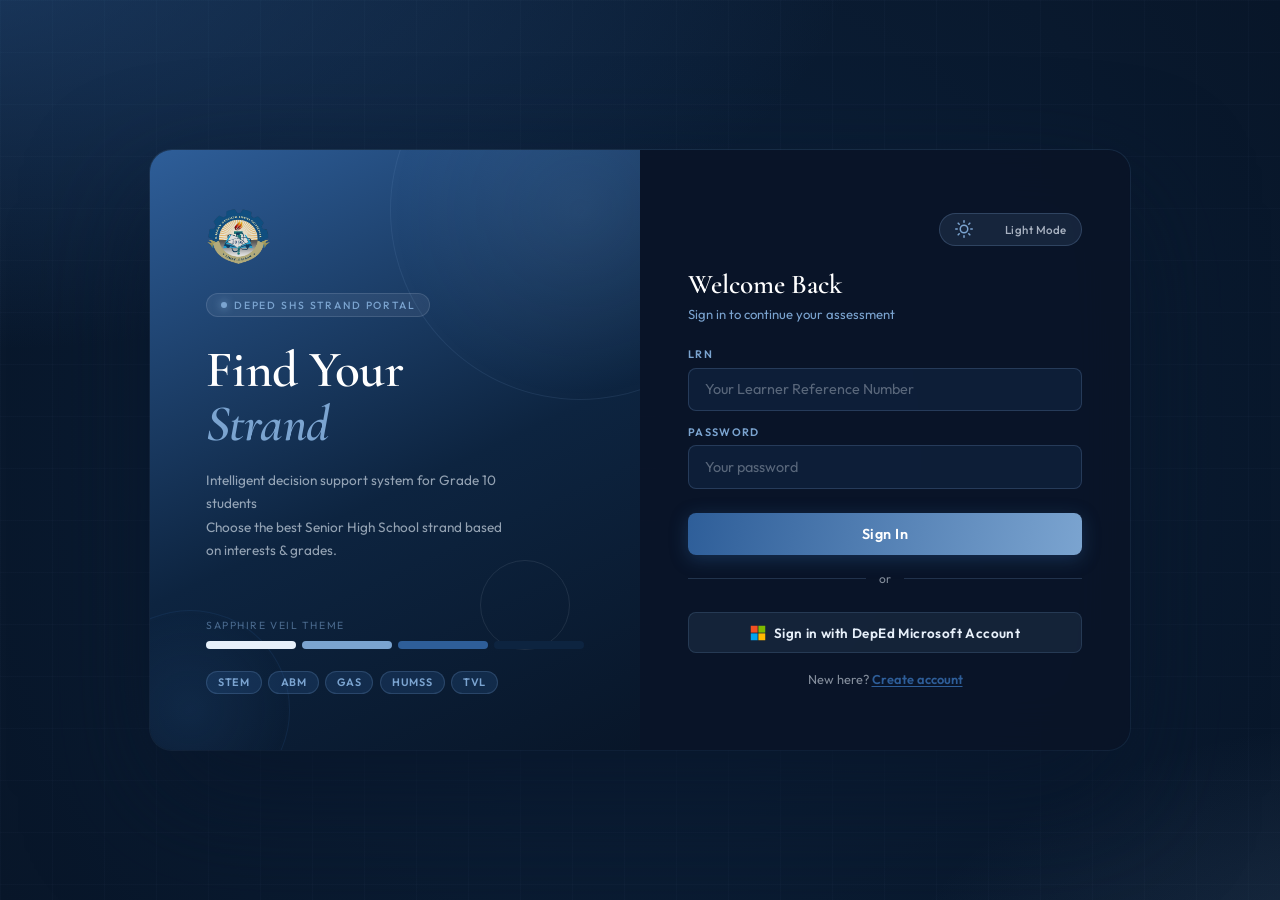
==== commit 77126e3f: "Update logo URL in dashboard.html" ====
--- a/dashboard.html
+++ b/dashboard.html
@@ -16,7 +16,7 @@
     "@type": "Organization",
     "name": "Limay Senior High School",
     "url": "https://yourwebsite.com",
-    "logo": "https://yourwebsite.com/../img/Limay_Senior_High_School.png"
+    "logo": "https://shs-strand-port.vercel.app/../img/Limay_Senior_High_School.png"
   }
   </script>
 </head>
